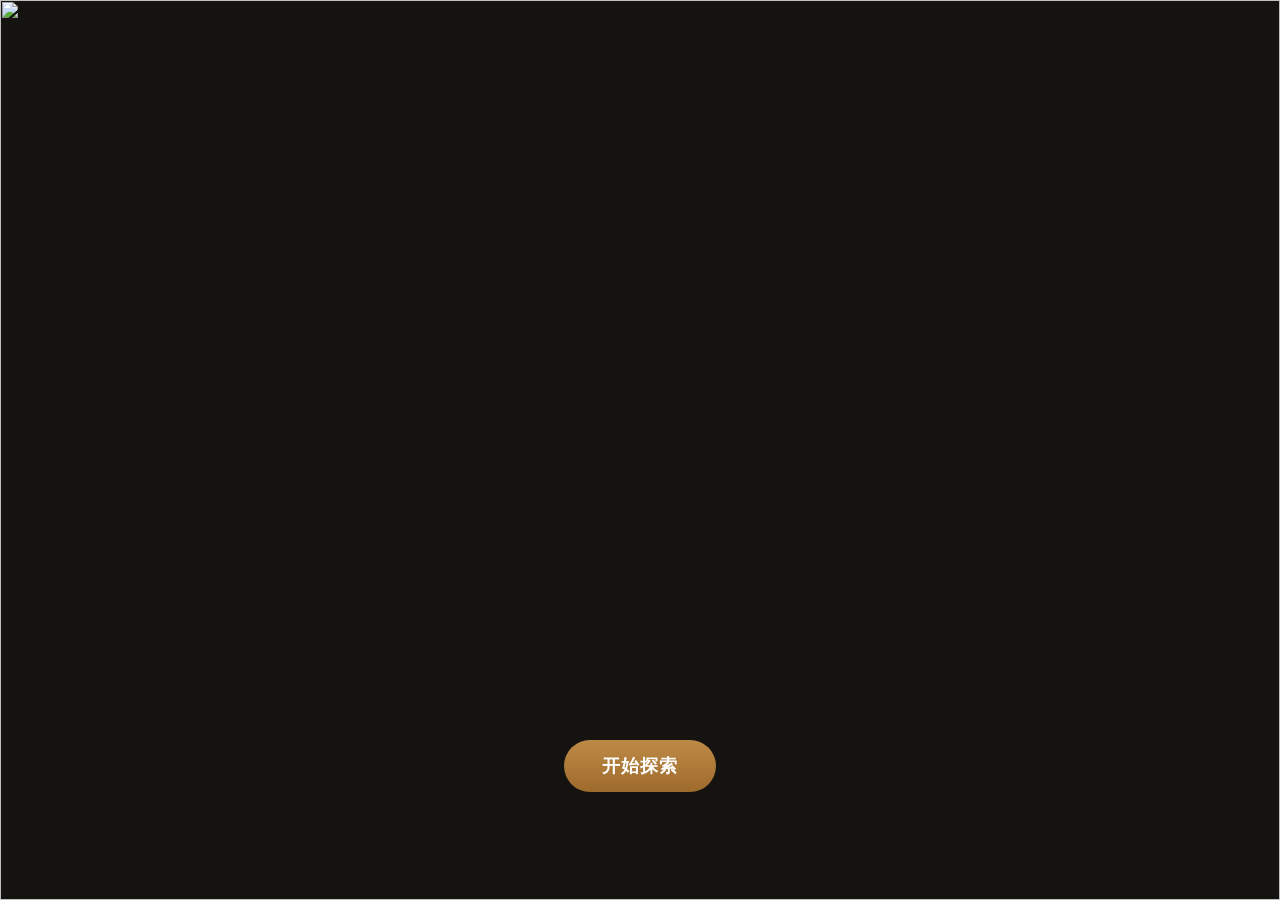
==== public/games/huisu/index.html @ 76868ef1 "Build Xiaobu cultural tourism portal" ====
<!DOCTYPE html>
<html lang="zh-CN">

<head>
    <meta charset="UTF-8">
    <title>灰塑寻踪</title>
    <link rel="stylesheet" href="style.css">
</head>

<body>

<div class="game-container">


    <!-- 01 游戏封面 -->
    <section id="page-cover" class="page active">

        <img src="images/01_cover.webp" class="background">

        <div class="cover-button">
            <button onclick="startGame()">开始探索</button>
        </div>

    </section>



    <!-- 02 序章 -->
    <section id="page-intro" class="page">

        <img src="images/02_intro_bg.webp" class="background">

        <div class="story-box">

            <h1>灰塑寻踪</h1>

            <p>
                小㘵村的古建筑中，
                隐藏着许多寓意吉祥的灰塑瑞兽。
            </p>

            <p>
                传说，三种瑞兽共同守护着村落。
            </p>

            <p>
                它们分别代表：
                <strong>福气、祥瑞、长寿。</strong>
            </p>

            <p>
                现在，请你寻找它们的真实身份。
            </p>

            <button onclick="levelOne()">开始寻找</button>

        </div>

    </section>



    <!-- 第一关 -->
    <section id="page-level1" class="page">

        <img src="images/03_level1_bg.webp" class="background">

        <div class="quiz-box">

            <h1>第一关：认识瑞兽</h1>

            <p>
                第一只守护瑞兽象征“福气”，它是谁？
            </p>

            <div class="image-choices">

                <div class="choice-card" onclick="chooseLevel1('bat')">
                    <img src="images/04_bat.webp">
                    <span>A · 蝙蝠</span>
                </div>

                <div class="choice-card" onclick="chooseLevel1('qilin')">
                    <img src="images/05_qilin.webp">
                    <span>B · 麒麟</span>
                </div>

                <div class="choice-card" onclick="chooseLevel1('crane')">
                    <img src="images/06_crane.webp">
                    <span>C · 仙鹤</span>
                </div>

            </div>

        </div>

    </section>



    <!-- 独立错误页面 -->
    <section id="page-wrong" class="page">

        <img src="images/08_level1_wrong.webp" class="background">

        <div class="story-box wrong-story">

            <h1>再观察一下</h1>

            <p id="wrong-message">
                这个答案似乎还不正确。
            </p>

            <p>
                仔细回忆之前获得的文化线索，
                再重新作出选择。
            </p>

            <button onclick="retryQuestion()">重新选择</button>

        </div>

    </section>



    <!-- 第一关成功 -->
    <section id="page-level1-success" class="page">

        <img src="images/07_level1_success.webp" class="background">

        <div class="story-box">

            <h1>回答正确！</h1>

            <p>
                你找到了第一只守护瑞兽——
                <strong>蝙蝠</strong>。
            </p>

            <p>
                在岭南传统文化中，
                “蝠”与“福”同音，
                因此蝙蝠常被赋予福气寓意。
            </p>

            <div class="reward-area">

                <p class="reward-title">获得线索</p>

                <img src="images/10_fragment_bat.webp" class="reward-img">

                <p><strong>【福纹碎片】</strong></p>

            </div>

            <button onclick="levelTwo()">进入第二关</button>

        </div>

    </section>



    <!-- 第二关 -->
    <section id="page-level2" class="page">

        <img src="images/09_level2_bg.webp" class="background">

        <div class="quiz-box">

            <h1>第二关：灰塑修复</h1>

            <p>
                你来到一座古老祠堂前。
                屋脊上的灰塑经历多年风雨，
                一处守护纹样已经残缺。
            </p>

            <p>
                请从三块碎片中，
                找出能够恢复原有纹样的那一块。
            </p>

            <div class="image-choices">

                <div class="choice-card" onclick="chooseLevel2('bat')">
                    <img src="images/10_fragment_bat.webp">
                    <span>A · 福纹碎片</span>
                </div>

                <div class="choice-card" onclick="chooseLevel2('flower')">
                    <img src="images/11_fragment_flower.webp">
                    <span>B · 花叶碎片</span>
                </div>

                <div class="choice-card" onclick="chooseLevel2('animal')">
                    <img src="images/12_fragment_animal.webp">
                    <span>C · 兽纹碎片</span>
                </div>

            </div>

        </div>

    </section>



    <!-- 第二关成功 -->
    <section id="page-level2-success" class="page">

        <img src="images/13_repair_success.webp" class="background">

        <div class="story-box">

            <h1>灰塑修复成功！</h1>

            <p>
                你将正确的碎片放回缺口，
                原本残缺的纹样重新完整。
            </p>

            <p>
                阳光落在屋脊之上，
                古老的灰塑重新展现出昔日的模样。
            </p>

            <p>
                灰塑不仅是一种建筑装饰，
                更承载着村民对于幸福、
                平安与未来的美好祝愿。
            </p>

            <button onclick="levelThree()">继续探索</button>

        </div>

    </section>



    <!-- 第三关 -->
    <section id="page-level3" class="page">

        <img src="images/14_temple_gate.webp" class="background">

        <div class="quiz-box">

            <h1>第三关：瑞兽守门</h1>

            <p>
                你来到村中最古老的祠堂。
            </p>

            <p>
                门楣上留下三种瑞兽，
                门旁则刻着一句古老提示：
            </p>

            <p class="clue-text">
                “福至祥来，寿满人间。”
            </p>

            <p>
                请按照
                <strong>福气 → 祥瑞 → 长寿</strong>
                的顺序点击瑞兽。
            </p>

            <div class="image-choices">

                <div class="choice-card small-card"
                     onclick="guardianChoose('bat')">

                    <img src="images/04_bat.webp">
                    <span>蝙蝠</span>

                </div>

                <div class="choice-card small-card"
                     onclick="guardianChoose('qilin')">

                    <img src="images/05_qilin.webp">
                    <span>麒麟</span>

                </div>

                <div class="choice-card small-card"
                     onclick="guardianChoose('crane')">

                    <img src="images/06_crane.webp">
                    <span>仙鹤</span>

                </div>

            </div>

            <p id="order-text" class="order-text">
                当前选择：尚未选择
            </p>

            <button class="secondary-button"
                    onclick="resetGuardianOrder()">
                重新排列
            </button>

        </div>

    </section>



    <!-- 第三关破解成功 -->
    <section id="page-gate-success" class="page">

        <img src="images/16_gate_open.webp"
             class="background"
             onerror="this.style.display='none'">

        <div class="story-box">

            <h1>祠堂开启！</h1>

            <p>
                蝙蝠、麒麟、仙鹤依次对应
                福气、祥瑞与长寿。
            </p>

            <p>
                当最后一只瑞兽被点亮，
                古老的大门缓缓开启。
            </p>

            <p>
                门后没有金银财宝，
                而是一份保存多年的村落文化记录。
            </p>

            <button onclick="showFinal()">
                查看最终发现
            </button>

        </div>

    </section>



    <!-- 最终通关 -->
    <section id="page-final" class="page">

        <img src="images/17_final_bg.webp" class="background">

        <div class="story-box final-box">

            <h1>恭喜完成探索！</h1>

            <p class="final-quote">
                “建筑有形，文化有魂。”
            </p>

            <p>
                你已经完成小㘵村灰塑文化探索，
                认识了隐藏在古建筑中的传统文化密码。
            </p>

            <img src="images/18_badge_guardian.webp"
                 class="badge">

            <h2>灰塑守护者</h2>

            <p>
                获得“小㘵村文化探索者”身份认证。
            </p>

            <button onclick="showConvert()">
                继续探索小㘵村
            </button>

        </div>

    </section>



    <!-- 最终转化页面 -->
    <section id="page-convert" class="page">

        <img src="images/17_final_bg.webp" class="background">

        <div class="story-box final-box">

            <h1>探索并未结束</h1>

            <p>
                数字世界中的灰塑寻踪已经完成，
                真实的小㘵村仍等待你的到来。
            </p>

            <div class="experience-grid">

                <div class="experience-card">
                    <h3>古村导览</h3>
                    <p>寻找真实古建筑与灰塑点位</p>
                </div>

                <div class="experience-card">
                    <h3>灰塑DIY</h3>
                    <p>亲手体验岭南传统灰塑技艺</p>
                </div>

                <div class="experience-card">
                    <h3>继续寻迹</h3>
                    <p>进入下一段互动故事《灵羊镇海》</p>
                </div>

            </div>

            <button onclick="restartGame()">
                再玩一次
            </button>

        </div>

    </section>


</div>


<script src="script.js"></script>

</body>
</html>
---- public/games/huisu/style.css ----
* {
    margin: 0;
    padding: 0;
    box-sizing: border-box;
}


html,
body {
    width: 100%;
    height: 100%;
}


body {
    font-family: "Microsoft YaHei", "SimSun", sans-serif;
    background: #15130f;
    overflow: hidden;
}


.game-container {
    width: 100vw;
    height: 100vh;
}


.page {
    display: none;
    position: relative;
    width: 100%;
    height: 100%;
    overflow: hidden;
}


.page.active {
    display: block;
}


.background {
    position: absolute;
    inset: 0;
    width: 100%;
    height: 100%;
    object-fit: cover;
    z-index: 0;
}


.cover-button {
    position: absolute;
    left: 0;
    bottom: 12%;
    width: 100%;
    text-align: center;
    z-index: 5;
}


.story-box,
.quiz-box {
    position: absolute;
    z-index: 5;

    top: 50%;
    left: 50%;
    transform: translate(-50%, -50%);

    width: min(900px, 72vw);
    max-height: 86vh;
    overflow-y: auto;

    padding: 36px 44px;

    background: rgba(250, 241, 216, 0.92);

    border: 1px solid rgba(112, 79, 40, 0.25);

    border-radius: 22px;

    box-shadow:
        0 14px 45px rgba(0, 0, 0, 0.28);

    text-align: center;
}


.story-box h1,
.quiz-box h1 {
    margin-bottom: 22px;
    font-size: 32px;
    letter-spacing: 2px;
}


.story-box h2 {
    margin: 14px 0;
    font-size: 26px;
}


.story-box p,
.quiz-box p {
    margin-bottom: 15px;
    font-size: 18px;
    line-height: 1.85;
}


button {
    margin-top: 12px;

    padding: 14px 38px;

    border: none;

    border-radius: 999px;

    background:
        linear-gradient(
            180deg,
            #bd8a45,
            #9e6b2e
        );

    color: #fff;

    font-size: 18px;
    font-weight: 600;

    letter-spacing: 1px;

    cursor: pointer;

    transition:
        transform .2s ease,
        filter .2s ease;
}


button:hover {
    transform: translateY(-2px);
    filter: brightness(1.08);
}


.image-choices {
    display: flex;
    justify-content: center;
    align-items: stretch;
    gap: 26px;

    margin-top: 28px;
    margin-bottom: 16px;
}


.choice-card {
    width: 210px;

    padding: 12px;

    border-radius: 15px;

    background:
        rgba(255, 253, 245, 0.78);

    border:
        1px solid rgba(119, 86, 50, 0.25);

    cursor: pointer;

    transition:
        transform .2s ease,
        box-shadow .2s ease;
}


.choice-card:hover {
    transform: translateY(-7px);

    box-shadow:
        0 10px 25px rgba(0, 0, 0, 0.16);
}


.choice-card img {
    width: 100%;
    height: 145px;
    object-fit: contain;

    display: block;

    margin-bottom: 9px;
}


.choice-card span {
    display: block;

    font-size: 17px;
    font-weight: 600;
}


.small-card {
    width: 185px;
}


.reward-area {
    margin: 18px auto;

    padding: 15px;

    width: 230px;

    border-radius: 14px;

    background:
        rgba(255, 251, 235, 0.72);
}


.reward-title {
    font-weight: 700;
}


.reward-img {
    display: block;

    width: 130px;
    height: 105px;

    object-fit: contain;

    margin: 7px auto;
}


.clue-text {
    display: inline-block;

    padding: 8px 18px;

    color: #71491f;

    font-weight: 700;

    border-top: 1px solid #a77b49;
    border-bottom: 1px solid #a77b49;
}


.order-text {
    margin-top: 18px;

    font-weight: 700;

    color: #71491f;
}


.secondary-button {
    background: #74634c;
}


.badge {
    display: block;

    width: 155px;
    height: 155px;

    object-fit: contain;

    margin: 12px auto;
}


.final-quote {
    font-family: "KaiTi", serif;

    font-size: 24px !important;

    font-weight: 700;

    color: #704a21;
}


.experience-grid {
    display: flex;
    justify-content: center;
    gap: 16px;

    margin: 22px 0;
}


.experience-card {
    flex: 1;

    min-height: 120px;

    padding: 18px;

    border-radius: 14px;

    background:
        rgba(255, 251, 235, 0.73);

    border:
        1px solid rgba(120, 89, 53, .25);
}


.experience-card h3 {
    margin-bottom: 8px;

    color: #795327;
}


.experience-card p {
    margin: 0;

    font-size: 15px;
}


@media (max-width: 900px) {

    .story-box,
    .quiz-box {
        width: 88vw;
        padding: 24px;
    }


    .image-choices {
        gap: 12px;
    }


    .choice-card {
        width: 30%;
    }


    .choice-card img {
        height: 110px;
    }

}
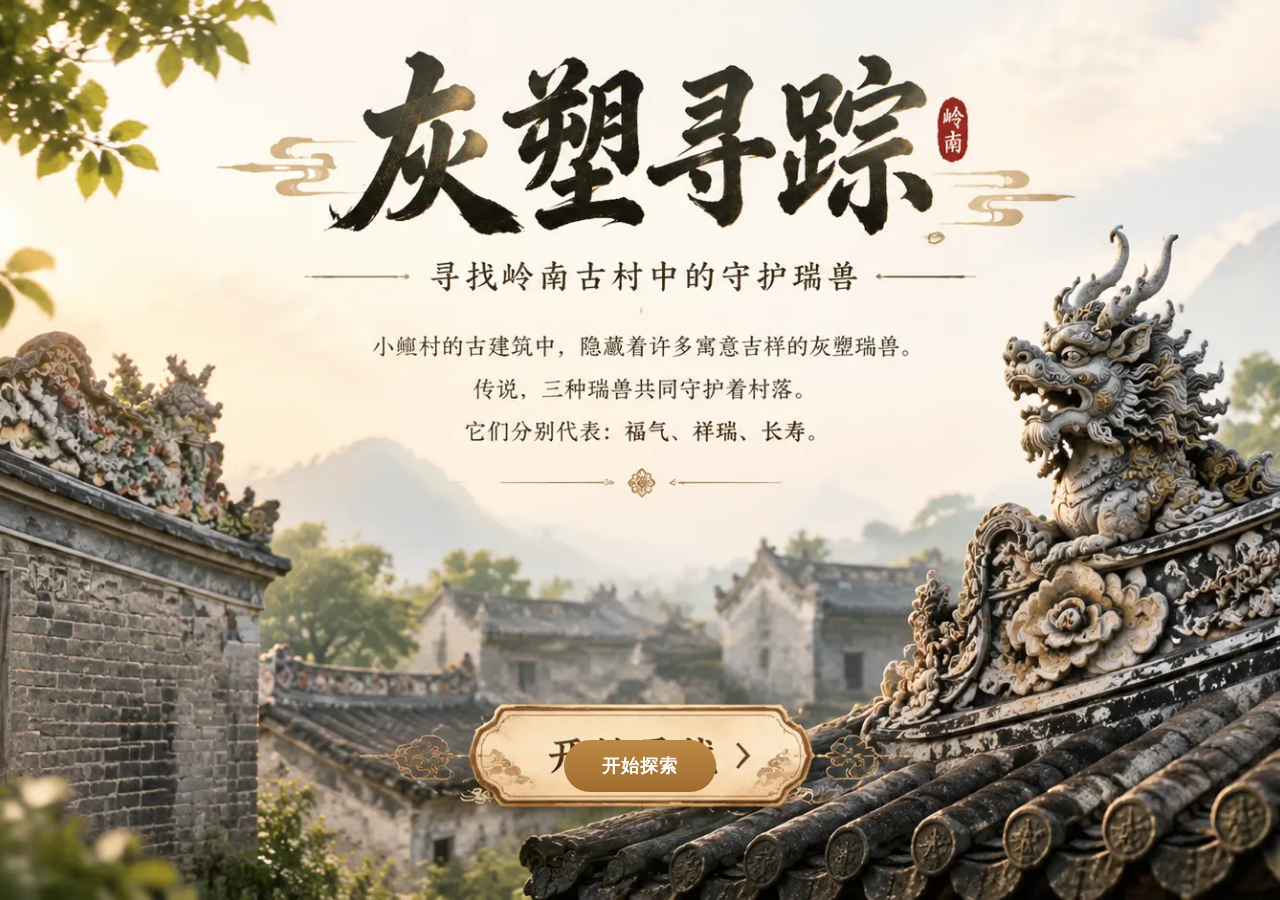
==== commit 9c2cd8dc: "Fix game asset paths" ====
--- a/public/games/huisu/index.html
+++ b/public/games/huisu/index.html
@@ -1,4 +1,4 @@
-<!DOCTYPE html>
+﻿<!DOCTYPE html>
 <html lang="zh-CN">
 
 <head>
@@ -15,7 +15,7 @@
     <!-- 01 游戏封面 -->
     <section id="page-cover" class="page active">
 
-        <img src="images/01_cover.webp" class="background">
+        <img src="01_cover.webp" class="background">
 
         <div class="cover-button">
             <button onclick="startGame()">开始探索</button>
@@ -28,7 +28,7 @@
     <!-- 02 序章 -->
     <section id="page-intro" class="page">
 
-        <img src="images/02_intro_bg.webp" class="background">
+        <img src="02_intro_bg.webp" class="background">
 
         <div class="story-box">
 
@@ -63,7 +63,7 @@
     <!-- 第一关 -->
     <section id="page-level1" class="page">
 
-        <img src="images/03_level1_bg.webp" class="background">
+        <img src="03_level1_bg.webp" class="background">
 
         <div class="quiz-box">
 
@@ -76,17 +76,17 @@
             <div class="image-choices">
 
                 <div class="choice-card" onclick="chooseLevel1('bat')">
-                    <img src="images/04_bat.webp">
+                    <img src="04_bat.webp">
                     <span>A · 蝙蝠</span>
                 </div>
 
                 <div class="choice-card" onclick="chooseLevel1('qilin')">
-                    <img src="images/05_qilin.webp">
+                    <img src="05_qilin.webp">
                     <span>B · 麒麟</span>
                 </div>
 
                 <div class="choice-card" onclick="chooseLevel1('crane')">
-                    <img src="images/06_crane.webp">
+                    <img src="06_crane.webp">
                     <span>C · 仙鹤</span>
                 </div>
 
@@ -101,7 +101,7 @@
     <!-- 独立错误页面 -->
     <section id="page-wrong" class="page">
 
-        <img src="images/08_level1_wrong.webp" class="background">
+        <img src="08_level1_wrong.webp" class="background">
 
         <div class="story-box wrong-story">
 
@@ -127,7 +127,7 @@
     <!-- 第一关成功 -->
     <section id="page-level1-success" class="page">
 
-        <img src="images/07_level1_success.webp" class="background">
+        <img src="07_level1_success.webp" class="background">
 
         <div class="story-box">
 
@@ -148,7 +148,7 @@
 
                 <p class="reward-title">获得线索</p>
 
-                <img src="images/10_fragment_bat.webp" class="reward-img">
+                <img src="10_fragment_bat.webp" class="reward-img">
 
                 <p><strong>【福纹碎片】</strong></p>
 
@@ -165,7 +165,7 @@
     <!-- 第二关 -->
     <section id="page-level2" class="page">
 
-        <img src="images/09_level2_bg.webp" class="background">
+        <img src="09_level2_bg.webp" class="background">
 
         <div class="quiz-box">
 
@@ -185,17 +185,17 @@
             <div class="image-choices">
 
                 <div class="choice-card" onclick="chooseLevel2('bat')">
-                    <img src="images/10_fragment_bat.webp">
+                    <img src="10_fragment_bat.webp">
                     <span>A · 福纹碎片</span>
                 </div>
 
                 <div class="choice-card" onclick="chooseLevel2('flower')">
-                    <img src="images/11_fragment_flower.webp">
+                    <img src="11_fragment_flower.webp">
                     <span>B · 花叶碎片</span>
                 </div>
 
                 <div class="choice-card" onclick="chooseLevel2('animal')">
-                    <img src="images/12_fragment_animal.webp">
+                    <img src="12_fragment_animal.webp">
                     <span>C · 兽纹碎片</span>
                 </div>
 
@@ -210,7 +210,7 @@
     <!-- 第二关成功 -->
     <section id="page-level2-success" class="page">
 
-        <img src="images/13_repair_success.webp" class="background">
+        <img src="13_repair_success.webp" class="background">
 
         <div class="story-box">
 
@@ -243,7 +243,7 @@
     <!-- 第三关 -->
     <section id="page-level3" class="page">
 
-        <img src="images/14_temple_gate.webp" class="background">
+        <img src="14_temple_gate.webp" class="background">
 
         <div class="quiz-box">
 
@@ -273,7 +273,7 @@
                 <div class="choice-card small-card"
                      onclick="guardianChoose('bat')">
 
-                    <img src="images/04_bat.webp">
+                    <img src="04_bat.webp">
                     <span>蝙蝠</span>
 
                 </div>
@@ -281,7 +281,7 @@
                 <div class="choice-card small-card"
                      onclick="guardianChoose('qilin')">
 
-                    <img src="images/05_qilin.webp">
+                    <img src="05_qilin.webp">
                     <span>麒麟</span>
 
                 </div>
@@ -289,7 +289,7 @@
                 <div class="choice-card small-card"
                      onclick="guardianChoose('crane')">
 
-                    <img src="images/06_crane.webp">
+                    <img src="06_crane.webp">
                     <span>仙鹤</span>
 
                 </div>
@@ -314,7 +314,7 @@
     <!-- 第三关破解成功 -->
     <section id="page-gate-success" class="page">
 
-        <img src="images/16_gate_open.webp"
+        <img src="16_gate_open.webp"
              class="background"
              onerror="this.style.display='none'">
 
@@ -350,7 +350,7 @@
     <!-- 最终通关 -->
     <section id="page-final" class="page">
 
-        <img src="images/17_final_bg.webp" class="background">
+        <img src="17_final_bg.webp" class="background">
 
         <div class="story-box final-box">
 
@@ -365,7 +365,7 @@
                 认识了隐藏在古建筑中的传统文化密码。
             </p>
 
-            <img src="images/18_badge_guardian.webp"
+            <img src="18_badge_guardian.webp"
                  class="badge">
 
             <h2>灰塑守护者</h2>
@@ -387,7 +387,7 @@
     <!-- 最终转化页面 -->
     <section id="page-convert" class="page">
 
-        <img src="images/17_final_bg.webp" class="background">
+        <img src="17_final_bg.webp" class="background">
 
         <div class="story-box final-box">
 
@@ -432,4 +432,4 @@
 <script src="script.js"></script>
 
 </body>
-</html>+</html>
